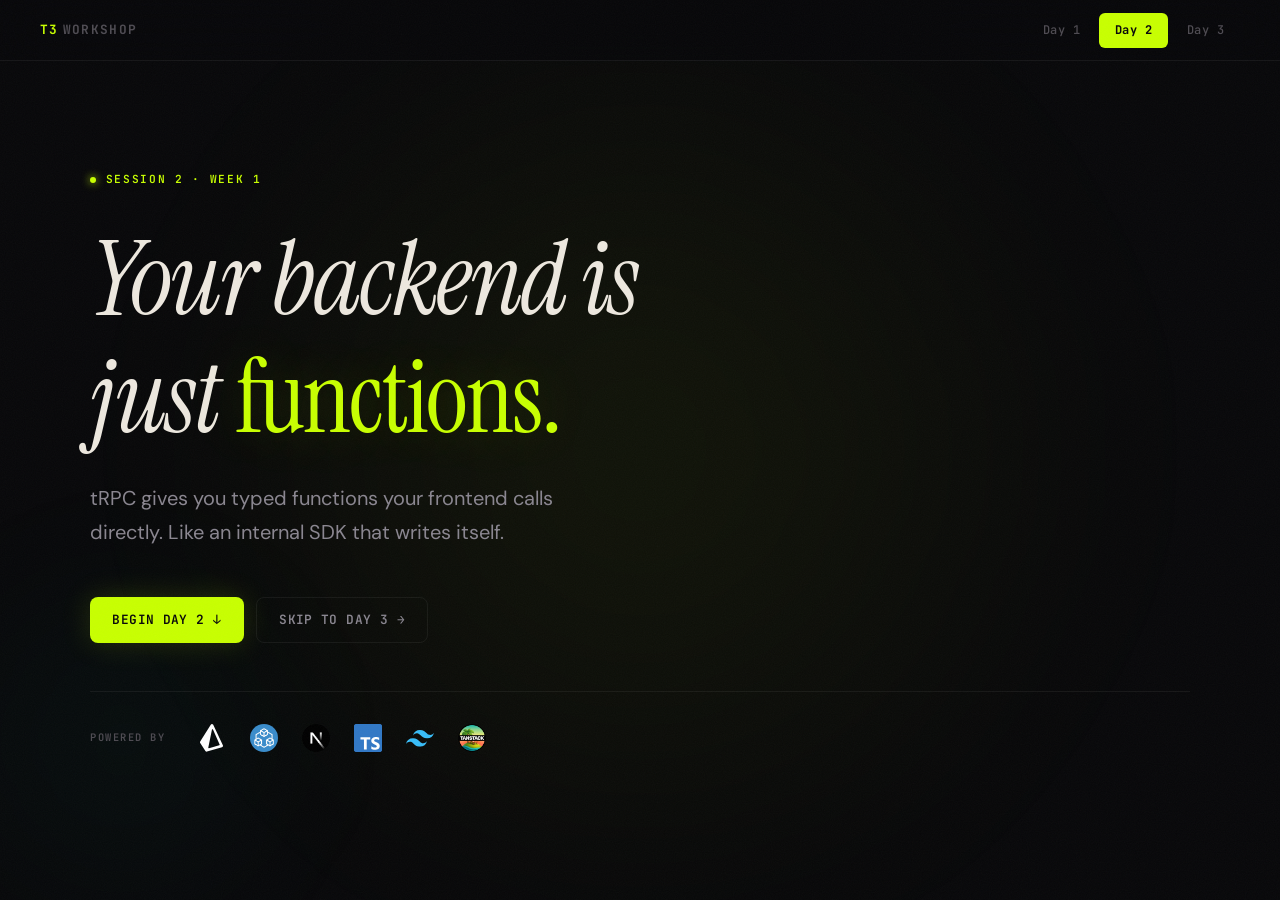
==== day2.html @ 35009271 "first commit" ====
<!DOCTYPE html>
<html lang="en">
<head>
  <meta charset="UTF-8">
  <meta name="viewport" content="width=device-width, initial-scale=1.0">
  <title>T3 Workshop — Day 2: tRPC</title>
  <link rel="stylesheet" href="styles.css">
  <link rel="preconnect" href="https://fonts.googleapis.com">
  <link rel="preconnect" href="https://fonts.gstatic.com" crossorigin>
  <link href="https://fonts.googleapis.com/css2?family=DM+Sans:wght@400;500;600;700&family=Instrument+Serif:ital@0;1&family=JetBrains+Mono:wght@400;500;600;700&display=swap" rel="stylesheet">
</head>
<body>

<nav>
  <div class="logo"><b>T3</b>&thinsp;WORKSHOP</div>
  <div class="nav-links">
    <a href="index.html">Day 1</a>
    <a href="day2.html" class="active">Day 2</a>
    <a href="day3.html">Day 3</a>
  </div>
</nav>

<main>
<!-- ═══ HERO ═══ -->
<header class="hero">
  <div class="hero-inner">
    <div class="tag"><span class="dot"></span> Session 2 &middot; Week 1</div>
    <h1>Your backend is<br>just <em>functions.</em></h1>
    <p class="subtitle">
      tRPC gives you typed functions your frontend calls directly.
      Like an internal SDK that writes itself.
    </p>
    <div class="cta-group">
      <a href="#s2" class="btn btn-primary">Begin Day 2 &darr;</a>
      <a href="day3.html" class="btn btn-ghost">Skip to Day 3 &rarr;</a>
    </div>
    <div class="tech-bar">
      <span class="tech-label">Powered by</span>
      <div class="logos">
        <img src="assets/prisma.svg" alt="Prisma" title="Prisma">
        <img src="assets/trpc.png" alt="tRPC" title="tRPC" style="border-radius:50%;">
        <img src="assets/nextjs.png" alt="Next.js" title="Next.js" style="border-radius:50%;">
        <img src="assets/typescript.svg" alt="TypeScript" title="TypeScript">
        <img src="assets/tailwindcss.svg" alt="Tailwind" title="Tailwind CSS">
        <img src="assets/tanstack.png" alt="TanStack" title="TanStack Query" style="border-radius:50%;">
      </div>
    </div>
  </div>
</header>

<!-- ═══ WHAT IS ZOD ═══ -->
<div class="slide reveal" id="s2" data-num="01">
  <div class="slide-label"><span class="line"></span> 10 min</div>
  <h2>What is Zod?</h2>
  <p>
    A schema validation library for TypeScript. One definition gives you
    <strong style="color:var(--accent);">runtime validation</strong> and a
    <strong style="color:var(--teal);">TypeScript type</strong> — no duplication.
  </p>

  <div class="cols">
    <div class="reveal">
      <h3>The problem it solves</h3>
      <div class="terminal">
        <div class="terminal-chrome">
          <div class="dots"><span></span><span></span><span></span></div>
          <span class="file">without-zod.ts</span>
        </div>
        <pre><span class="cm">// You write the type…</span>
<span class="kw">interface</span> <span class="tp">TaskInput</span> {
  <span class="pr">title</span>: <span class="tp">string</span>;
  <span class="pr">priority</span>: <span class="str">"LOW"</span> | <span class="str">"MEDIUM"</span> | <span class="str">"HIGH"</span>;
}

<span class="cm">// …then write validation AGAIN</span>
<span class="kw">function</span> <span class="fn">validate</span>(<span class="pr">data</span>: <span class="tp">unknown</span>) {
  <span class="kw">if</span> (<span class="kw">typeof</span> data.title !== <span class="str">"string"</span>)
    <span class="kw">throw new</span> <span class="tp">Error</span>(<span class="str">"bad title"</span>);
  <span class="kw">if</span> (data.title.length === <span class="num">0</span>)
    <span class="kw">throw new</span> <span class="tp">Error</span>(<span class="str">"empty"</span>);
  <span class="cm">// ...repeat for every field 😩</span>
}
<span class="cm">// Two sources of truth. They WILL drift.</span></pre>
      </div>
    </div>
    <div class="reveal">
      <h3>With Zod</h3>
      <div class="terminal">
        <div class="terminal-chrome">
          <div class="dots"><span></span><span></span><span></span></div>
          <span class="file">with-zod.ts</span>
        </div>
        <pre><span class="kw">import</span> { z } <span class="kw">from</span> <span class="str">"zod"</span>;

<span class="cm">// One definition = validation + type</span>
<span class="kw">const</span> <span class="tp">TaskInput</span> = z.<span class="fn">object</span>({
  <span class="pr">title</span>: z.<span class="fn">string</span>().<span class="fn">min</span>(<span class="num">1</span>),
  <span class="pr">priority</span>: z.<span class="fn">enum</span>([
    <span class="str">"LOW"</span>, <span class="str">"MEDIUM"</span>, <span class="str">"HIGH"</span>
  ]),
});

<span class="cm">// Extract the TS type for free</span>
<span class="kw">type</span> <span class="tp">TaskInput</span> = z.<span class="fn">infer</span>&lt;
  <span class="kw">typeof</span> <span class="tp">TaskInput</span>
&gt;;
<span class="cm">// → { title: string; priority: "LOW" | … }</span>

<span class="cm">// Runtime check:</span>
<span class="tp">TaskInput</span>.<span class="fn">parse</span>(data); <span class="cm">// throws if bad</span>
<span class="tp">TaskInput</span>.<span class="fn">safeParse</span>(data); <span class="cm">// returns result</span></pre>
      </div>
    </div>
  </div>
</div>

<!-- ═══ ZOD BUILDING BLOCKS ═══ -->
<div class="slide reveal" data-num="01.5">
  <div class="slide-label"><span class="line"></span> Zod &middot; continued</div>
  <h2>Zod building blocks</h2>
  <p>
    You'll use these every time you write a tRPC procedure. There are more in the docs —
    these are the ones that matter today.
  </p>

  <div class="cols">
    <div class="reveal">
      <h3>Primitives &amp; modifiers</h3>
      <div class="terminal">
        <div class="terminal-chrome">
          <div class="dots"><span></span><span></span><span></span></div>
          <span class="file">primitives.ts</span>
        </div>
        <pre><span class="cm">// Strings</span>
z.<span class="fn">string</span>()                 <span class="cm">// any string</span>
z.<span class="fn">string</span>().<span class="fn">min</span>(<span class="num">1</span>)          <span class="cm">// non-empty</span>
z.<span class="fn">string</span>().<span class="fn">email</span>()         <span class="cm">// valid email</span>
z.<span class="fn">string</span>().<span class="fn">url</span>()           <span class="cm">// valid URL</span>

<span class="cm">// Numbers</span>
z.<span class="fn">number</span>()                 <span class="cm">// any number</span>
z.<span class="fn">number</span>().<span class="fn">int</span>().<span class="fn">positive</span>() <span class="cm">// &gt; 0 integer</span>
z.<span class="fn">number</span>().<span class="fn">min</span>(<span class="num">0</span>).<span class="fn">max</span>(<span class="num">100</span>)  <span class="cm">// range</span>

<span class="cm">// Others</span>
z.<span class="fn">boolean</span>()                <span class="cm">// true/false</span>
z.<span class="fn">date</span>()                   <span class="cm">// Date object</span>

<span class="cm">// Modifiers — work on any type</span>
z.<span class="fn">string</span>().<span class="fn">optional</span>()      <span class="cm">// string | undefined</span>
z.<span class="fn">string</span>().<span class="fn">nullable</span>()      <span class="cm">// string | null</span>
z.<span class="fn">string</span>().<span class="fn">default</span>(<span class="str">"hi"</span>)   <span class="cm">// defaults if absent</span></pre>
      </div>
    </div>
    <div class="reveal">
      <h3>Composing schemas</h3>
      <div class="terminal">
        <div class="terminal-chrome">
          <div class="dots"><span></span><span></span><span></span></div>
          <span class="file">composed.ts</span>
        </div>
        <pre><span class="cm">// Enums — exact string unions</span>
z.<span class="fn">enum</span>([<span class="str">"LOW"</span>, <span class="str">"MEDIUM"</span>, <span class="str">"HIGH"</span>])
<span class="cm">// → "LOW" | "MEDIUM" | "HIGH"</span>

<span class="cm">// Objects — your main building block</span>
<span class="kw">const</span> <span class="tp">CreateTask</span> = z.<span class="fn">object</span>({
  <span class="pr">title</span>:     z.<span class="fn">string</span>().<span class="fn">min</span>(<span class="num">1</span>),
  <span class="pr">priority</span>:  z.<span class="fn">enum</span>([<span class="str">"LOW"</span>, <span class="str">"MEDIUM"</span>, <span class="str">"HIGH"</span>]),
  <span class="pr">projectId</span>: z.<span class="fn">string</span>(),
});

<span class="cm">// Extend an existing schema</span>
<span class="kw">const</span> <span class="tp">UpdateTask</span> = z.<span class="fn">object</span>({
  <span class="pr">id</span>:    z.<span class="fn">string</span>(),
  <span class="pr">title</span>: z.<span class="fn">string</span>().<span class="fn">min</span>(<span class="num">1</span>).<span class="fn">optional</span>(),
  <span class="pr">priority</span>: z.<span class="fn">enum</span>([<span class="str">"LOW"</span>, <span class="str">"MEDIUM"</span>, <span class="str">"HIGH"</span>])
    .<span class="fn">optional</span>(),
});

<span class="cm">// Arrays</span>
z.<span class="fn">array</span>(z.<span class="fn">string</span>())  <span class="cm">// string[]</span>
z.<span class="fn">string</span>().<span class="fn">array</span>()  <span class="cm">// same thing</span></pre>
      </div>
    </div>
  </div>

  <div class="callout ok reveal" style="margin-top:1.5rem;">
    <h4>Why this matters for tRPC</h4>
    <p>Contract-first procedures use <span class="c">.input(zodSchema)</span> and <span class="c">.output(zodSchema)</span>.
    Zod validates both ends at runtime while TypeScript infers both types automatically.</p>
  </div>
</div>

<!-- ═══ tRPC VOCABULARY ═══ -->
<div class="slide reveal" data-num="02">
  <div class="slide-label"><span class="line"></span> 10 min</div>
  <h2>The tRPC vocabulary</h2>
  <p>
    Six terms. Once you know them, every tRPC codebase reads the same way.
  </p>

  <div class="pain-grid reveal-stagger" style="grid-template-columns: 1fr 1fr 1fr;">
    <div class="pain-item">
      <div class="pain-icon" style="color:var(--accent);">fn</div>
      <h4>Procedure</h4>
      <p>A single API endpoint — a function the client can call. Can be a query, mutation, or subscription.</p>
    </div>
    <div class="pain-item">
      <div class="pain-icon" style="color:var(--teal);">{}</div>
      <h4>Router</h4>
      <p>A group of related procedures under one namespace. Like <span class="c">taskRouter</span> containing <span class="c">getAll</span>, <span class="c">create</span>, etc.</p>
    </div>
    <div class="pain-item">
      <div class="pain-icon" style="color:var(--lavender);">Q</div>
      <h4>Query</h4>
      <p>A procedure that <strong style="color:var(--tx);">reads</strong> data. Think GET. Uses <span class="c">.query()</span>. Called with <span class="c">useQuery()</span> on the client.</p>
    </div>
    <div class="pain-item">
      <div class="pain-icon" style="color:var(--peach);">M</div>
      <h4>Mutation</h4>
      <p>A procedure that <strong style="color:var(--tx);">writes</strong> data. Think POST/PUT/DELETE. Uses <span class="c">.mutation()</span>. Called with <span class="c">useMutation()</span>.</p>
    </div>
    <div class="pain-item">
      <div class="pain-icon" style="color:var(--coral);">ctx</div>
      <h4>Context</h4>
      <p>Shared state every procedure can access — database connection, session, headers. Created once per request.</p>
    </div>
    <div class="pain-item">
      <div class="pain-icon" style="color:var(--accent);">mw</div>
      <h4>Middleware</h4>
      <p>Runs before a procedure. Can check auth, log, or add data to context. Chains with <span class="c">.use()</span>.</p>
    </div>
  </div>

  <div class="callout reveal" style="margin-top:1.5rem;">
    <h4>REST mental bridge</h4>
    <p><span class="c">GET /api/tasks</span> &rarr; <span class="c">api.task.getAll.useQuery()</span>.&ensp;
    <span class="c">POST /api/tasks</span> &rarr; <span class="c">api.task.create.useMutation()</span>.&ensp;
    Same thing — but the compiler checks every call.</p>
  </div>
</div>

<!-- ═══ HOW THEY FIT TOGETHER ═══ -->
<div class="slide reveal" data-num="02.5">
  <div class="slide-label"><span class="line"></span> tRPC &middot; architecture</div>
  <h2>How the pieces fit together</h2>

  <div class="cols">
    <div class="reveal">
      <h3>Context — shared state</h3>
      <div class="terminal">
        <div class="terminal-chrome">
          <div class="dots"><span></span><span></span><span></span></div>
          <span class="file">src/server/api/trpc.ts</span>
        </div>
        <pre><span class="cm">// Created once per request</span>
<span class="kw">export const</span> <span class="fn">createTRPCContext</span> =
  <span class="kw">async</span> (opts: { <span class="pr">headers</span>: <span class="tp">Headers</span> }) =&gt; {
    <span class="kw">return</span> {
      <span class="pr">db</span>,         <span class="cm">// Prisma client</span>
      ...opts,    <span class="cm">// headers, etc.</span>
    };
  };

<span class="cm">// Every procedure gets ctx automatically:</span>
<span class="cm">//   ctx.db    → query the database</span>
<span class="cm">//   ctx.headers → read request headers</span></pre>
      </div>

      <h3 style="margin-top:1.5rem;">Middleware — intercept &amp; extend</h3>
      <div class="terminal">
        <div class="terminal-chrome">
          <div class="dots"><span></span><span></span><span></span></div>
          <span class="file">middleware</span>
        </div>
        <pre><span class="cm">// Runs BEFORE the procedure</span>
<span class="kw">const</span> <span class="fn">isAuthed</span> = t.<span class="fn">middleware</span>(({ <span class="pr">ctx</span>, <span class="pr">next</span> }) =&gt; {
  <span class="kw">if</span> (!ctx.session?.user)
    <span class="kw">throw new</span> <span class="tp">TRPCError</span>({
      <span class="pr">code</span>: <span class="str">"UNAUTHORIZED"</span>,
    });

  <span class="cm">// Pass enriched context downstream</span>
  <span class="kw">return</span> <span class="fn">next</span>({
    <span class="pr">ctx</span>: { <span class="pr">user</span>: ctx.session.user },
  });
});

<span class="cm">// Create a reusable procedure base</span>
<span class="kw">export const</span> <span class="tp">protectedProcedure</span> =
  t.procedure.<span class="fn">use</span>(<span class="fn">isAuthed</span>);</pre>
      </div>
    </div>
    <div class="reveal">
      <h3>Router — group procedures</h3>
      <div class="terminal">
        <div class="terminal-chrome">
          <div class="dots"><span></span><span></span><span></span></div>
          <span class="file">src/server/api/root.ts</span>
        </div>
        <pre><span class="kw">import</span> { <span class="fn">taskRouter</span> } <span class="kw">from</span> <span class="str">"./routers/task"</span>;
<span class="kw">import</span> { <span class="fn">projectRouter</span> } <span class="kw">from</span> <span class="str">"./routers/project"</span>;

<span class="kw">export const</span> <span class="fn">appRouter</span> = <span class="fn">createTRPCRouter</span>({
  <span class="pr">task</span>:    <span class="fn">taskRouter</span>,
  <span class="pr">project</span>: <span class="fn">projectRouter</span>,
});

<span class="cm">// Client calls become:</span>
<span class="cm">//   api.task.getAll.useQuery()</span>
<span class="cm">//   api.project.create.useMutation()</span>
<span class="cm">// ↑ namespace comes from the key name</span></pre>
      </div>

      <h3 style="margin-top:1.5rem;">Query vs Mutation</h3>
      <div class="terminal">
        <div class="terminal-chrome">
          <div class="dots"><span></span><span></span><span></span></div>
          <span class="file">query-vs-mutation.ts</span>
        </div>
        <pre><span class="cm">// QUERY — reads data. Cached by TanStack.</span>
<span class="fn">getAll</span>: publicProcedure
  .<span class="fn">output</span>(z.<span class="fn">array</span>(z.<span class="fn">object</span>({
    <span class="pr">id</span>: z.<span class="fn">string</span>(),
    <span class="pr">title</span>: z.<span class="fn">string</span>(),
  })))
  .<span class="fn">query</span>(({ <span class="pr">ctx</span> }) =&gt;
    ctx.db.task.<span class="fn">findMany</span>()
  ),

<span class="cm">// MUTATION — writes data. Invalidates cache.</span>
<span class="fn">create</span>: publicProcedure
  .<span class="fn">input</span>(z.<span class="fn">object</span>({ <span class="pr">title</span>: z.<span class="fn">string</span>() }))
  .<span class="fn">output</span>(z.<span class="fn">object</span>({
    <span class="pr">id</span>: z.<span class="fn">string</span>(),
    <span class="pr">title</span>: z.<span class="fn">string</span>(),
  }))
  .<span class="fn">mutation</span>(({ <span class="pr">ctx</span>, <span class="pr">input</span> }) =&gt;
    ctx.db.task.<span class="fn">create</span>({ <span class="pr">data</span>: input })
  ),

<span class="cm">// Rule of thumb:</span>
<span class="cm">//   Contract first → .input(...) + .output(...)</span>
<span class="cm">//   Then choose → .query() or .mutation()</span></pre>
      </div>
    </div>
  </div>
</div>

<!-- ═══ ANATOMY OF A PROCEDURE ═══ -->
<div class="slide reveal" data-num="03">
  <div class="slide-label"><span class="line"></span> 10 min</div>
  <h2>Anatomy of a procedure</h2>
  <p>Every procedure is a contract-first chain: define input/output contracts, then implement resolver logic.</p>

  <div class="terminal reveal">
    <div class="terminal-chrome">
      <div class="dots"><span></span><span></span><span></span></div>
      <span class="file">src/server/api/routers/task.ts — annotated</span>
    </div>
    <pre><span class="fn">create</span>: <span class="tp">publicProcedure</span>            <span class="cm">// ❶ Base — public or protected</span>

  .<span class="fn">input</span>(z.<span class="fn">object</span>({                 <span class="cm">// ❷ Input — Zod validates at runtime</span>
    <span class="pr">title</span>: z.<span class="fn">string</span>().<span class="fn">min</span>(<span class="num">1</span>,        <span class="cm">//    Bad data never reaches your DB</span>
      <span class="str">"Title is required"</span>),        <span class="cm">//    Custom error messages</span>
    <span class="pr">priority</span>: z.<span class="fn">enum</span>([              <span class="cm">//    Enum = exact string union</span>
      <span class="str">"LOW"</span>, <span class="str">"MEDIUM"</span>, <span class="str">"HIGH"</span>
    ]).<span class="fn">default</span>(<span class="str">"MEDIUM"</span>),          <span class="cm">//    Default if not provided</span>
    <span class="pr">projectId</span>: z.<span class="fn">string</span>(),
  }))

  .<span class="fn">output</span>(z.<span class="fn">object</span>({                <span class="cm">// ❸ Output — response contract</span>
    <span class="pr">id</span>: z.<span class="fn">string</span>(),
    <span class="pr">title</span>: z.<span class="fn">string</span>(),
    <span class="pr">priority</span>: z.<span class="fn">enum</span>([<span class="str">"LOW"</span>, <span class="str">"MEDIUM"</span>, <span class="str">"HIGH"</span>]),
    <span class="pr">projectId</span>: z.<span class="fn">string</span>(),
  }))

  .<span class="fn">mutation</span>(                         <span class="cm">// ❹ Type — .query() reads, .mutation() writes</span>
    <span class="kw">async</span> ({ <span class="pr">ctx</span>, <span class="pr">input</span> }) =&gt; {     <span class="cm">// ❺ Resolver function</span>
                                      <span class="cm">//    ctx   = context (db, session, headers)</span>
                                      <span class="cm">//    input = validated &amp; typed by Zod ✓</span>
      <span class="kw">return</span> ctx.db.task.<span class="fn">create</span>({   <span class="cm">// ❻ Prisma — typed DB query</span>
        <span class="pr">data</span>: {
          <span class="pr">title</span>: input.title,
          <span class="pr">priority</span>: input.priority,
          <span class="pr">projectId</span>: input.projectId,
        },
      });                             <span class="cm">// ❼ Return — checked against .output contract</span>
    }
  ),</pre>
  </div>

  <div class="pain-grid reveal-stagger" style="margin-top:1.5rem; grid-template-columns: 1fr 1fr 1fr;">
    <div class="pain-item">
      <div class="pain-icon" style="color:var(--accent);">&#10102;</div>
      <h4>Base procedure</h4>
      <p><span class="c">publicProcedure</span> — anyone can call it. <span class="c">protectedProcedure</span> — requires auth. The middleware runs here.</p>
    </div>
    <div class="pain-item">
      <div class="pain-icon" style="color:var(--teal);">&#10103;</div>
      <h4>Input + output contract</h4>
      <p><span class="c">.input(...)</span> validates request shape and <span class="c">.output(...)</span> validates response shape. Types are inferred on both sides.</p>
    </div>
    <div class="pain-item">
      <div class="pain-icon" style="color:var(--lavender);">&#10104;&#10105;</div>
      <h4>Resolver + Return</h4>
      <p>Your business logic. <span class="c">ctx</span> gives you the DB. Whatever you return becomes the client's response type.</p>
    </div>
  </div>
</div>

<!-- ═══ FULL CRUD ═══ -->
<div class="slide reveal" data-num="04">
  <div class="slide-label"><span class="line"></span> 35 min live coding</div>
  <h2>Full CRUD router</h2>

  <div class="terminal reveal">
    <div class="terminal-chrome">
      <div class="dots"><span></span><span></span><span></span></div>
      <span class="file">src/server/api/routers/task.ts</span>
    </div>
    <pre><span class="kw">import</span> { z } <span class="kw">from</span> <span class="str">"zod"</span>;
<span class="kw">import</span> { <span class="tp">createTRPCRouter</span>, <span class="tp">publicProcedure</span> } <span class="kw">from</span> <span class="str">"~/server/api/trpc"</span>;
<span class="kw">import</span> {
  <span class="tp">TaskForListSchema</span>,
  <span class="tp">TaskCreateInputSchema</span>,
  <span class="tp">TaskUpdateInputSchema</span>,
  <span class="tp">TaskDeleteInputSchema</span>,
} <span class="kw">from</span> <span class="str">"~/types/task"</span>;

<span class="kw">const</span> <span class="tp">TaskMutationResultSchema</span> = z.<span class="fn">object</span>({
  <span class="pr">id</span>: z.<span class="fn">string</span>(),
  <span class="pr">title</span>: z.<span class="fn">string</span>(),
  <span class="pr">priority</span>: z.<span class="fn">enum</span>([<span class="str">"LOW"</span>, <span class="str">"MEDIUM"</span>, <span class="str">"HIGH"</span>]),
  <span class="pr">status</span>: z.<span class="fn">enum</span>([<span class="str">"TODO"</span>, <span class="str">"IN_PROGRESS"</span>, <span class="str">"DONE"</span>]),
  <span class="pr">projectId</span>: z.<span class="fn">string</span>(),
});

<span class="kw">export const</span> <span class="fn">taskRouter</span> = <span class="fn">createTRPCRouter</span>({
  <span class="fn">getAll</span>: <span class="tp">publicProcedure</span>
    .<span class="fn">output</span>(z.<span class="fn">array</span>(<span class="tp">TaskForListSchema</span>))
    .<span class="fn">query</span>(<span class="kw">async</span> ({ <span class="pr">ctx</span> }) =&gt; {
      <span class="kw">const</span> tasks = <span class="kw">await</span> ctx.db.task.<span class="fn">findMany</span>({
        <span class="pr">include</span>: { <span class="pr">project</span>: <span class="kw">true</span>, <span class="pr">user</span>: <span class="kw">true</span> },
        <span class="pr">orderBy</span>: { <span class="pr">createdAt</span>: <span class="str">"desc"</span> },
      });
      <span class="kw">return</span> tasks.<span class="fn">map</span>((t) =&gt; ({
        ...t,
        <span class="pr">project</span>: { <span class="pr">id</span>: t.project.id, <span class="pr">name</span>: t.project.name },
        <span class="pr">user</span>: t.user ? { <span class="pr">id</span>: t.user.id, <span class="pr">name</span>: t.user.name } : <span class="kw">null</span>,
      }));
    }),

  <span class="fn">create</span>: <span class="tp">publicProcedure</span>
    .<span class="fn">input</span>(<span class="tp">TaskCreateInputSchema</span>)
    .<span class="fn">output</span>(<span class="tp">TaskMutationResultSchema</span>)
    .<span class="fn">mutation</span>(({ <span class="pr">ctx</span>, <span class="pr">input</span> }) =&gt;
      ctx.db.task.<span class="fn">create</span>({ <span class="pr">data</span>: input }),
    ),

  <span class="fn">update</span>: <span class="tp">publicProcedure</span>
    .<span class="fn">input</span>(<span class="tp">TaskUpdateInputSchema</span>)
    .<span class="fn">output</span>(<span class="tp">TaskMutationResultSchema</span>)
    .<span class="fn">mutation</span>(({ <span class="pr">ctx</span>, <span class="pr">input</span> }) =&gt; {
      <span class="kw">const</span> { <span class="pr">id</span>, ...<span class="pr">data</span> } = input;
      <span class="kw">return</span> ctx.db.task.<span class="fn">update</span>({ <span class="pr">where</span>: { id }, <span class="pr">data</span> });
    }),

  <span class="fn">delete</span>: <span class="tp">publicProcedure</span>
    .<span class="fn">input</span>(<span class="tp">TaskDeleteInputSchema</span>)
    .<span class="fn">output</span>(<span class="tp">TaskMutationResultSchema</span>)
    .<span class="fn">mutation</span>(({ <span class="pr">ctx</span>, <span class="pr">input</span> }) =&gt;
      ctx.db.task.<span class="fn">delete</span>({ <span class="pr">where</span>: { <span class="pr">id</span>: input.id } })
    ),
});</pre>
  </div>

  <div class="callout ok reveal">
    <h4>Pattern from demo-app</h4>
    <p>Router procedures do not define shapes inline. They import shared schemas from
    <span class="c">src/types/task.ts</span>, so input validation, return contracts, and client types stay synced.
    This is contract-first in practice.</p>
  </div>
</div>

<!-- ═══ SINGLE SOURCE OF TRUTH FLOW ═══ -->
<div class="slide reveal" data-num="04.5">
  <div class="slide-label"><span class="line"></span> demo-app pattern</div>
  <h2>Single source of truth: type flow</h2>
  <p>
    In <span class="c">@demo-app</span>, we used a contract-first pattern: define contracts once, then implement routers and UI against them.
  </p>

  <div class="steps reveal-stagger">
    <div class="step"><span class="step-n">1</span> prisma/schema.prisma</div>
    <span class="step-arr">&rarr;</span>
    <div class="step"><span class="step-n">2</span> generated/zod + prisma</div>
    <span class="step-arr">&rarr;</span>
    <div class="step"><span class="step-n">3</span> src/types/task.ts</div>
    <span class="step-arr">&rarr;</span>
    <div class="step"><span class="step-n">4</span> taskRouter</div>
    <span class="step-arr">&rarr;</span>
    <div class="step highlight"><span class="step-n">5</span> React hooks + UI</div>
  </div>

  <div class="cols" style="margin-top:1.5rem;">
    <div class="reveal">
      <h3>Shared types + router contracts</h3>
      <div class="terminal">
        <div class="terminal-chrome">
          <div class="dots"><span></span><span></span><span></span></div>
          <span class="file">src/types/task.ts + src/server/api/routers/task.ts</span>
        </div>
        <pre><span class="cm">// types/task.ts</span>
<span class="kw">export const</span> <span class="tp">TaskCreateInputSchema</span> = <span class="tp">TaskInputSchema</span>
  .<span class="fn">pick</span>({ <span class="pr">title</span>: <span class="kw">true</span>, <span class="pr">priority</span>: <span class="kw">true</span>, <span class="pr">projectId</span>: <span class="kw">true</span> })
  .<span class="fn">extend</span>({ <span class="pr">title</span>: z.<span class="fn">string</span>().<span class="fn">min</span>(<span class="num">1</span>) });

<span class="kw">export const</span> <span class="tp">TaskForListSchema</span> = <span class="tp">TaskModelSchema</span>
  .<span class="fn">omit</span>({ <span class="pr">project</span>: <span class="kw">true</span>, <span class="pr">user</span>: <span class="kw">true</span> })
  .<span class="fn">extend</span>({
  <span class="pr">project</span>: z.<span class="fn">object</span>({ <span class="pr">id</span>: z.<span class="fn">string</span>(), <span class="pr">name</span>: z.<span class="fn">string</span>() }),
  <span class="pr">user</span>: z.<span class="fn">object</span>({ <span class="pr">id</span>: z.<span class="fn">string</span>(), <span class="pr">name</span>: z.<span class="fn">string</span>() }).<span class="fn">nullable</span>(),
});

<span class="cm">// task router uses shared schemas</span>
<span class="fn">create</span>: publicProcedure.<span class="fn">input</span>(<span class="tp">TaskCreateInputSchema</span>)...
<span class="fn">getAll</span>: publicProcedure.<span class="fn">output</span>(z.<span class="fn">array</span>(<span class="tp">TaskForListSchema</span>))...</pre>
      </div>
    </div>

    <div class="reveal">
      <h3>Client receives inferred types automatically</h3>
      <div class="terminal">
        <div class="terminal-chrome">
          <div class="dots"><span></span><span></span><span></span></div>
          <span class="file">src/trpc/react.tsx + TaskList.tsx</span>
        </div>
        <pre><span class="cm">// trpc/react.tsx</span>
<span class="kw">export type</span> <span class="tp">RouterOutputs</span> =
  inferRouterOutputs&lt;<span class="tp">AppRouter</span>&gt;;

<span class="cm">// TaskList.tsx</span>
<span class="kw">type</span> <span class="tp">TaskItem</span> =
  <span class="tp">RouterOutputs</span>[<span class="str">"task"</span>][<span class="str">"getAll"</span>][<span class="num">number</span>];

<span class="kw">const</span> { <span class="pr">data</span>: tasks } = api.task.getAll.<span class="fn">useQuery</span>();
tasks?.<span class="fn">map</span>((task) =&gt; (
  &lt;<span class="tp">StatusBadge</span> <span class="pr">id</span>={task.id} <span class="pr">status</span>={task.status} /&gt;
));</pre>
      </div>
    </div>
  </div>

  <div class="callout reveal">
    <h4>Where contract-first shows up in code</h4>
    <p><span class="c">src/types/task.ts</span> defines reusable input/output contracts first.
    <span class="c">src/server/api/routers/task.ts</span> consumes those contracts via <span class="c">.input(...)</span> and <span class="c">.output(...)</span>.
    <span class="c">src/features/tasks/components/TaskList.tsx</span> consumes inferred router output types.</p>
  </div>

  <div class="callout reveal">
    <h4>What changes when schema changes?</h4>
    <p>Update Prisma once, regenerate, and TypeScript points to every broken assumption across router + components.
    That is the end-to-end single source of truth.</p>
  </div>
</div>

<!-- ═══ PROTECTED PROCEDURES ═══ -->
<div class="slide reveal" data-num="05">
  <div class="slide-label"><span class="line"></span> Quick look</div>
  <h2>Protected procedures</h2>
  <p>Auth-gate any route with <span class="c">protectedProcedure</span>. Don't deep-dive NextAuth yet — just know the pattern.</p>

  <div class="terminal reveal">
    <div class="terminal-chrome">
      <div class="dots"><span></span><span></span><span></span></div>
      <span class="file">protectedExample.ts</span>
    </div>
    <pre><span class="cm">// Only authenticated users can call this</span>
<span class="fn">createTask</span>: <span class="tp">protectedProcedure</span>
  .<span class="fn">input</span>(z.<span class="fn">object</span>({
    <span class="pr">title</span>: z.<span class="fn">string</span>().<span class="fn">min</span>(<span class="num">1</span>),
    <span class="pr">projectId</span>: z.<span class="fn">string</span>(),
  }))
  .<span class="fn">output</span>(z.<span class="fn">object</span>({
    <span class="pr">id</span>: z.<span class="fn">string</span>(),
    <span class="pr">title</span>: z.<span class="fn">string</span>(),
    <span class="pr">projectId</span>: z.<span class="fn">string</span>(),
    <span class="pr">userId</span>: z.<span class="fn">string</span>().<span class="fn">nullable</span>(),
  }))
  .<span class="fn">mutation</span>(({ <span class="pr">ctx</span>, <span class="pr">input</span> }) =&gt; {
    <span class="cm">// ctx.session.user is guaranteed to exist</span>
    <span class="kw">return</span> ctx.db.task.<span class="fn">create</span>({
      <span class="pr">data</span>: {
        ...<span class="pr">input</span>,
        <span class="pr">userId</span>: ctx.session.user.id,
      },
    });
  }),</pre>
  </div>

  <div class="callout reveal">
    <h4>The pattern repeats</h4>
    <p>Same shape every time: Zod input &rarr; Prisma query &rarr; return.
    The client SDK is auto-generated and always in sync.</p>
  </div>
</div>

<!-- ═══ EXTENDED WORKFLOW ═══ -->
<div class="slide reveal" data-num="06">
  <div class="slide-label"><span class="line"></span> 5 min &middot; wrap up</div>
  <h2>The extended workflow</h2>

  <div class="steps reveal-stagger">
    <div class="step"><span class="step-n">1</span> Requirement</div>
    <span class="step-arr">&rarr;</span>
    <div class="step"><span class="step-n">2</span> Contract</div>
    <span class="step-arr">&rarr;</span>
    <div class="step"><span class="step-n">3</span> Implement Router</div>
    <span class="step-arr">&rarr;</span>
    <div class="step highlight"><span class="step-n">4</span> Build UI</div>
    <span class="step-arr">&rarr;</span>
    <div class="step ghost"><span class="step-n">5</span> Regenerate + Verify</div>
  </div>

  <blockquote class="reveal">
    After today, your backend is done for any feature. The pattern is always the same.
  </blockquote>

  <div class="assignment reveal">
    <h3>// Today's assignment</h3>
    <ul>
      <li>Build routers for every model in your schema — full CRUD</li>
      <li>Add at least one filtered query (tasks by project, tasks by priority)</li>
      <li>Add Zod input validation to every mutation</li>
      <li>Test procedures using Prisma Studio to verify data</li>
    </ul>
    <div class="stretch">
      <div class="stretch-label">Stretch</div>
      <ul>
        <li>Add a <span class="c">protectedProcedure</span> and read the NextAuth T3 docs</li>
        <li>Explore TanStack Query docs for Day 3</li>
      </ul>
    </div>
  </div>
</div>

<!-- ═══ BOTTOM NAV ═══ -->
<div class="end-slide">
  <div class="page-nav">
    <a href="index.html">
      <span class="pn-label">&larr; Previous</span>
      <span class="pn-title">Day 1: Schema-First Development</span>
    </a>
    <a href="day3.html">
      <span class="pn-label">Next &rarr;</span>
      <span class="pn-title">Day 3: Frontend + Full Loop</span>
    </a>
  </div>

  <footer>
    <div class="f-links">
      <a href="index.html">Day 1: Schema</a>
      <a href="day2.html">Day 2: tRPC</a>
      <a href="day3.html">Day 3: Frontend</a>
    </div>
    <p>T3 Stack Workshop &mdash; Lyra Fellowship</p>
  </footer>
</div>
</main>

<script>
const io = new IntersectionObserver((entries) => {
  entries.forEach(e => { if (e.isIntersecting) e.target.classList.add('vis'); });
}, { threshold: 0.08 });
document.querySelectorAll('.reveal, .reveal-stagger').forEach(el => io.observe(el));
</script>

</body>
</html>
---- styles.css ----
/* ═══════════════════════════════════════════
   T3 WORKSHOP — "Neon Terminal Editorial"
   Electric chartreuse × editorial serif × grain
   ═══════════════════════════════════════════ */

/* ── RESET ── */
*, *::before, *::after { box-sizing: border-box; margin: 0; padding: 0; }

/* ── PALETTE ── */
:root {
  --bg:          #08080a;
  --bg-surface:  #111114;
  --bg-card:     #16161a;
  --bg-card-h:   #1c1c22;
  --bg-code:     #0c0c10;
  --tx:          #ede8df;
  --tx-2:        #8a8690;
  --tx-3:        #4e4b52;
  --accent:      #c8ff00;
  --accent-dim:  rgba(200, 255, 0, 0.12);
  --accent-glow: rgba(200, 255, 0, 0.06);
  --teal:        #00d4aa;
  --peach:       #ffb088;
  --coral:       #ff7eb3;
  --lavender:    #c4b5fd;
  --border:      rgba(255, 255, 255, 0.06);
  --border-h:    rgba(255, 255, 255, 0.1);
  --radius:      14px;
  --radius-sm:   8px;
  --serif:       'Instrument Serif', 'Georgia', serif;
  --sans:        'DM Sans', system-ui, sans-serif;
  --mono:        'JetBrains Mono', 'Fira Code', monospace;
}

html, body {
  height: 100%;
  overflow: hidden;
  font-size: 16px;
}

body {
  font-family: var(--sans);
  background: var(--bg);
  color: var(--tx);
  line-height: 1.7;
  -webkit-font-smoothing: antialiased;
  -moz-osx-font-smoothing: grayscale;
}

/* ── SNAP SCROLL ── */
main {
  height: 100vh;
  overflow-y: scroll;
  overflow-x: hidden;
  scroll-snap-type: y mandatory;
}

.hero,
.slide,
.end-slide {
  scroll-snap-align: start;
}

/* ── GRAIN OVERLAY ── */
body::after {
  content: '';
  position: fixed;
  inset: 0;
  z-index: 9999;
  pointer-events: none;
  opacity: 0.035;
  background-image: url("data:image/svg+xml,%3Csvg viewBox='0 0 256 256' xmlns='http://www.w3.org/2000/svg'%3E%3Cfilter id='n'%3E%3CfeTurbulence type='fractalNoise' baseFrequency='0.9' numOctaves='4' stitchTiles='stitch'/%3E%3C/filter%3E%3Crect width='100%25' height='100%25' filter='url(%23n)'/%3E%3C/svg%3E");
  background-size: 256px;
}

/* ── SCROLLBAR ── */
::-webkit-scrollbar { width: 5px; }
::-webkit-scrollbar-track { background: transparent; }
::-webkit-scrollbar-thumb { background: var(--accent); border-radius: 3px; }

::selection {
  background: var(--accent);
  color: var(--bg);
}

/* ── TYPOGRAPHY ── */
h1, h2, h3, h4 { line-height: 1.15; }

h1 {
  font-family: var(--serif);
  font-weight: 400;
  font-style: italic;
  font-size: clamp(3rem, 8vw, 6.5rem);
  color: var(--tx);
  letter-spacing: -0.02em;
}

h2 {
  font-family: var(--serif);
  font-weight: 400;
  font-size: clamp(2rem, 5vw, 3.5rem);
  color: var(--tx);
  letter-spacing: -0.01em;
}

h3 {
  font-family: var(--sans);
  font-weight: 600;
  font-size: 1.15rem;
  color: var(--accent);
  text-transform: uppercase;
  letter-spacing: 0.06em;
}

p { color: var(--tx-2); max-width: 60ch; font-size: 1.1rem; }

a {
  color: var(--accent);
  text-decoration: none;
  transition: color 0.2s, opacity 0.2s;
}
a:hover { color: var(--tx); }

blockquote {
  font-family: var(--serif);
  font-style: italic;
  font-size: 1.3rem;
  color: var(--tx-2);
  border-left: 2px solid var(--accent);
  padding: 1rem 0 1rem 1.5rem;
  margin: 2rem 0;
  max-width: 50ch;
}

/* ── NAVIGATION ── */
nav {
  position: fixed;
  top: 0;
  left: 0;
  right: 0;
  z-index: 100;
  display: flex;
  align-items: center;
  justify-content: space-between;
  padding: 0.8rem 2.5rem;
  background: rgba(8, 8, 10, 0.8);
  backdrop-filter: blur(24px) saturate(1.5);
  border-bottom: 1px solid var(--border);
}

.logo {
  font-family: var(--mono);
  font-size: 0.8rem;
  font-weight: 700;
  letter-spacing: 0.1em;
  text-transform: uppercase;
  color: var(--tx-3);
}
.logo b { color: var(--accent); }

.nav-links {
  display: flex;
  gap: 0.15rem;
  list-style: none;
}

.nav-links a {
  display: block;
  padding: 0.45rem 1rem;
  font-family: var(--mono);
  font-size: 0.75rem;
  font-weight: 500;
  letter-spacing: 0.04em;
  color: var(--tx-3);
  border-radius: 6px;
  transition: all 0.25s;
}

.nav-links a:hover { color: var(--tx); background: rgba(255,255,255,0.04); }
.nav-links a.active {
  color: var(--bg);
  background: var(--accent);
  font-weight: 700;
}

/* ── HERO ── */
.hero {
  min-height: 100vh;
  display: flex;
  flex-direction: column;
  justify-content: center;
  padding: 8rem 3rem 5rem;
  position: relative;
  overflow: hidden;
}

.hero-inner {
  max-width: 1100px;
  margin: 0 auto;
  width: 100%;
  position: relative;
  z-index: 1;
}

/* Hero background meshes */
.hero::before {
  content: '';
  position: absolute;
  inset: 0;
  border-radius: 50%;
  background: radial-gradient(circle, rgba(200,255,0,0.06) 0%, transparent 65%);
  filter: blur(80px);
  pointer-events: none;
}

.hero::after {
  content: '';
  position: absolute;
  bottom: -10%;
  left: -10%;
  width: 500px;
  height: 500px;
  border-radius: 50%;
  background: radial-gradient(circle, rgba(0,212,170,0.04) 0%, transparent 65%);
  filter: blur(60px);
  pointer-events: none;
}

.tag {
  display: inline-flex;
  align-items: center;
  gap: 0.6rem;
  font-family: var(--mono);
  font-size: 0.7rem;
  font-weight: 600;
  letter-spacing: 0.15em;
  text-transform: uppercase;
  color: var(--accent);
  margin-bottom: 2rem;
  position: relative;
  z-index: 1;
}

.tag .dot {
  width: 6px;
  height: 6px;
  border-radius: 50%;
  background: var(--accent);
  box-shadow: 0 0 8px var(--accent);
  animation: blink 2.5s infinite;
}

@keyframes blink {
  0%, 100% { opacity: 1; }
  50% { opacity: 0.3; }
}

.hero h1 {
  position: relative;
  z-index: 1;
  margin-bottom: 1.5rem;
}

.hero h1 em {
  font-style: normal;
  color: var(--accent);
  text-shadow: 0 0 60px rgba(200,255,0,0.2);
}

.hero .subtitle {
  font-size: 1.25rem;
  color: var(--tx-2);
  max-width: 520px;
  line-height: 1.7;
  margin-bottom: 3rem;
  position: relative;
  z-index: 1;
}

.cta-group {
  display: flex;
  gap: 0.75rem;
  flex-wrap: wrap;
  position: relative;
  z-index: 1;
}

/* ── BUTTONS ── */
.btn {
  display: inline-flex;
  align-items: center;
  gap: 0.5rem;
  padding: 0.7rem 1.4rem;
  border-radius: var(--radius-sm);
  font-family: var(--mono);
  font-weight: 600;
  font-size: 0.8rem;
  letter-spacing: 0.03em;
  cursor: pointer;
  border: none;
  transition: all 0.3s cubic-bezier(0.16, 1, 0.3, 1);
  text-transform: uppercase;
}

.btn-primary {
  background: var(--accent);
  color: var(--bg);
  box-shadow: 0 0 30px rgba(200,255,0,0.15);
}
.btn-primary:hover {
  transform: translateY(-2px);
  box-shadow: 0 0 50px rgba(200,255,0,0.25);
  color: var(--bg);
}

.btn-ghost {
  background: transparent;
  color: var(--tx-2);
  border: 1px solid var(--border);
}
.btn-ghost:hover {
  color: var(--tx);
  border-color: var(--border-h);
  background: rgba(255,255,255,0.03);
}

/* ── TECH STACK BAR ── */
.tech-bar {
  display: flex;
  align-items: center;
  gap: 2rem;
  padding: 2rem 0;
  margin-top: 3rem;
  border-top: 1px solid var(--border);
  flex-wrap: wrap;
  position: relative;
  z-index: 1;
}

.tech-bar .tech-label {
  font-family: var(--mono);
  font-size: 0.65rem;
  font-weight: 600;
  text-transform: uppercase;
  letter-spacing: 0.15em;
  color: var(--tx-3);
  white-space: nowrap;
}

.tech-bar .logos {
  display: flex;
  gap: 1.5rem;
  align-items: center;
}

.tech-bar img {
  width: 28px;
  height: 28px;
  object-fit: contain;
  transition: all 0.3s;
}

/* ── SLIDES ── */
.slide {
  position: relative;
  padding: 8rem 3rem;
  max-width: 1100px;
  margin: 0 auto;
  border-bottom: 1px solid var(--border);
  min-height: 100vh;
  display: flex;
  flex-direction: column;
  justify-content: center;
}

/* End slide (page-nav + footer) */
.end-slide {
  min-height: 50vh;
  display: flex;
  flex-direction: column;
  justify-content: center;
}

.slide:last-of-type { border-bottom: none; }

/* Large background numbers */
.slide[data-num]::before {
  content: attr(data-num);
  position: absolute;
  top: 3rem;
  right: 0;
  font-family: var(--serif);
  font-style: italic;
  font-size: clamp(8rem, 18vw, 14rem);
  line-height: 1;
  color: transparent;
  -webkit-text-stroke: 1px rgba(200,255,0,0.05);
  pointer-events: none;
  user-select: none;
}

.slide-label {
  display: inline-flex;
  align-items: center;
  gap: 0.4rem;
  font-family: var(--mono);
  font-size: 0.65rem;
  font-weight: 700;
  text-transform: uppercase;
  letter-spacing: 0.18em;
  color: var(--tx-3);
  margin-bottom: 1.5rem;
}

.slide-label .line {
  display: inline-block;
  width: 24px;
  height: 1px;
  background: var(--tx-3);
}

.slide h2 { margin-bottom: 1rem; }
.slide > p { margin-bottom: 2.5rem; }

/* ── TWO-COLUMN ── */
.cols {
  display: grid;
  grid-template-columns: 1fr 1fr;
  gap: 2.5rem;
  align-items: start;
}

@media (max-width: 800px) {
  .cols { grid-template-columns: 1fr; }
}

/* ── CODE BLOCKS ── */
.terminal {
  background: var(--bg-code);
  border: 1px solid var(--border);
  border-radius: var(--radius);
  overflow: hidden;
  margin: 1.5rem 0;
}

.terminal-chrome {
  display: flex;
  align-items: center;
  gap: 0.5rem;
  padding: 0.65rem 1rem;
  background: rgba(255,255,255,0.02);
  border-bottom: 1px solid var(--border);
}

.terminal-chrome .dots {
  display: flex;
  gap: 5px;
}
.terminal-chrome .dots span {
  width: 8px;
  height: 8px;
  border-radius: 50%;
  background: var(--tx-3);
  opacity: 0.4;
}
.terminal-chrome .dots span:first-child { background: #ff5f57; opacity: 0.7; }
.terminal-chrome .dots span:nth-child(2) { background: #febc2e; opacity: 0.7; }
.terminal-chrome .dots span:nth-child(3) { background: #28c840; opacity: 0.7; }

.terminal-chrome .file {
  font-family: var(--mono);
  font-size: 0.65rem;
  color: var(--tx-3);
  margin-left: auto;
}

.terminal pre {
  padding: 1.25rem 1.5rem;
  font-family: var(--mono);
  font-size: 0.8rem;
  line-height: 1.85;
  overflow-x: auto;
  color: var(--tx);
}

/* syntax theme */
.kw  { color: var(--accent); }
.fn  { color: var(--teal); }
.str { color: var(--peach); }
.cm  { color: #4a4650; font-style: italic; }
.num { color: var(--coral); }
.tp  { color: var(--lavender); }
.op  { color: var(--tx-3); }
.pr  { color: var(--tx); }

/* inline code */
.c {
  font-family: var(--mono);
  font-size: 0.82em;
  padding: 0.12em 0.45em;
  border-radius: 5px;
  background: var(--accent-dim);
  color: var(--accent);
}

/* ── CARDS ── */
.card-grid {
  display: grid;
  grid-template-columns: repeat(auto-fit, minmax(280px, 1fr));
  gap: 1rem;
}

.card {
  background: var(--bg-card);
  border: 1px solid var(--border);
  border-radius: var(--radius);
  padding: 2rem;
  transition: all 0.35s cubic-bezier(0.16, 1, 0.3, 1);
  position: relative;
  overflow: hidden;
}

.card::before {
  content: '';
  position: absolute;
  inset: 0;
  border-radius: var(--radius);
  background: linear-gradient(135deg, var(--accent-glow), transparent 60%);
  opacity: 0;
  transition: opacity 0.35s;
}

.card:hover {
  border-color: rgba(200,255,0,0.15);
  transform: translateY(-3px);
  box-shadow: 0 8px 40px rgba(0,0,0,0.4);
}
.card:hover::before { opacity: 1; }

.card-num {
  font-family: var(--serif);
  font-style: italic;
  font-size: 2.5rem;
  color: var(--accent);
  opacity: 0.3;
  line-height: 1;
  margin-bottom: 0.75rem;
  position: relative;
}

.card h3 {
  position: relative;
  margin-bottom: 0.6rem;
  font-size: 1rem;
}
.card p {
  position: relative;
  font-size: 1rem;
  line-height: 1.6;
}

/* ── CALLOUTS ── */
.callout {
  border-left: 2px solid var(--accent);
  padding: 1.5rem 1.5rem 1.5rem 1.75rem;
  margin: 2rem 0;
  background: linear-gradient(90deg, var(--accent-glow), transparent 50%);
  border-radius: 0 var(--radius-sm) var(--radius-sm) 0;
}

.callout h4 {
  font-family: var(--mono);
  font-size: 0.7rem;
  font-weight: 700;
  text-transform: uppercase;
  letter-spacing: 0.12em;
  color: var(--accent);
  margin-bottom: 0.5rem;
}

.callout p { font-size: 1rem; }

.callout.warn {
  border-color: var(--peach);
  background: linear-gradient(90deg, rgba(255,176,136,0.06), transparent 50%);
}
.callout.warn h4 { color: var(--peach); }

.callout.ok {
  border-color: var(--teal);
  background: linear-gradient(90deg, rgba(0,212,170,0.06), transparent 50%);
}
.callout.ok h4 { color: var(--teal); }

/* ── FLOW DIAGRAM ── */
.flow {
  display: flex;
  align-items: center;
  gap: 0.5rem;
  padding: 2.5rem 0;
  flex-wrap: wrap;
  justify-content: center;
}

.flow-node {
  padding: 1rem 1.5rem;
  border-radius: var(--radius-sm);
  font-family: var(--mono);
  font-weight: 700;
  font-size: 0.85rem;
  letter-spacing: 0.02em;
  text-align: center;
  border: 1px solid var(--border);
  background: var(--bg-card);
  position: relative;
}

.flow-node small {
  display: block;
  font-weight: 400;
  font-size: 0.65rem;
  color: var(--tx-3);
  margin-top: 0.25rem;
  text-transform: uppercase;
  letter-spacing: 0.08em;
}

.flow-node.accent {
  border-color: rgba(200,255,0,0.2);
  background: var(--accent-glow);
  color: var(--accent);
}

.flow-node.teal {
  border-color: rgba(0,212,170,0.2);
  background: rgba(0,212,170,0.06);
  color: var(--teal);
}

.flow-arr {
  font-family: var(--mono);
  font-size: 1rem;
  color: var(--tx-3);
}

/* ── WORKFLOW STEPS ── */
.steps {
  display: flex;
  align-items: center;
  gap: 0.25rem;
  padding: 2rem 0;
  flex-wrap: wrap;
  justify-content: center;
}

.step {
  display: flex;
  align-items: center;
  gap: 0.6rem;
  padding: 0.6rem 1rem;
  border-radius: 999px;
  font-family: var(--mono);
  font-weight: 600;
  font-size: 0.75rem;
  border: 1px solid var(--border);
  background: var(--bg-card);
  white-space: nowrap;
}

.step-n {
  width: 22px;
  height: 22px;
  border-radius: 50%;
  background: var(--accent);
  color: var(--bg);
  display: flex;
  align-items: center;
  justify-content: center;
  font-size: 0.65rem;
  font-weight: 800;
  flex-shrink: 0;
}

.step-arr { color: var(--tx-3); font-family: var(--mono); font-size: 0.9rem; }

.step.ghost { opacity: 0.35; }
.step.highlight {
  border-color: rgba(0,212,170,0.3);
  background: rgba(0,212,170,0.06);
}
.step.highlight .step-n { background: var(--teal); }
.step.done {
  border-color: rgba(200,255,0,0.15);
}
.step.done .step-n { background: var(--accent); }

/* ── TIMELINE ── */
.timeline { padding-left: 2rem; position: relative; }

.timeline::before {
  content: '';
  position: absolute;
  left: 3px;
  top: 0;
  bottom: 0;
  width: 1px;
  background: linear-gradient(to bottom, var(--accent) 0%, var(--teal) 50%, transparent 100%);
}

.tl-item {
  position: relative;
  padding: 0 0 3rem 2rem;
}

.tl-item::before {
  content: '';
  position: absolute;
  left: -2rem;
  top: 0.5rem;
  width: 7px;
  height: 7px;
  border-radius: 50%;
  background: var(--accent);
  box-shadow: 0 0 10px rgba(200,255,0,0.3);
}

.tl-item .tl-time {
  font-family: var(--mono);
  font-size: 0.65rem;
  font-weight: 700;
  text-transform: uppercase;
  letter-spacing: 0.12em;
  color: var(--accent);
  margin-bottom: 0.35rem;
}

.tl-item h4 {
  font-family: var(--sans);
  font-weight: 600;
  font-size: 1rem;
  color: var(--tx);
  margin-bottom: 0.5rem;
}

.tl-item p { font-size: 0.85rem; }

/* ── CHECK LIST ── */
.checks {
  list-style: none;
  display: flex;
  flex-direction: column;
  gap: 0.6rem;
}

.checks li {
  display: flex;
  align-items: flex-start;
  gap: 0.75rem;
  font-size: 1rem;
  color: var(--tx-2);
  line-height: 1.5;
}

.checks li::before {
  content: '>';
  font-family: var(--mono);
  font-weight: 700;
  color: var(--accent);
  flex-shrink: 0;
  margin-top: 1px;
}

/* ── ASSIGNMENT BOX ── */
.assignment {
  border: 1px solid rgba(0,212,170,0.15);
  background: linear-gradient(135deg, rgba(0,212,170,0.04), transparent);
  border-radius: var(--radius);
  padding: 2rem;
  margin-top: 2.5rem;
}

.assignment h3 {
  color: var(--teal);
  margin-bottom: 1rem;
  font-size: 0.85rem;
}

.assignment ul { list-style: none; display: flex; flex-direction: column; gap: 0.4rem; }

.assignment li {
  display: flex;
  align-items: flex-start;
  gap: 0.75rem;
  font-size: 0.95rem;
  color: var(--tx-2);
  line-height: 1.5;
}

.assignment li::before {
  content: '[ ]';
  font-family: var(--mono);
  font-size: 0.7rem;
  color: var(--teal);
  flex-shrink: 0;
  margin-top: 3px;
}

.stretch {
  margin-top: 1.25rem;
  padding-top: 1.25rem;
  border-top: 1px solid rgba(0,212,170,0.08);
}

.stretch-label {
  font-family: var(--mono);
  font-size: 0.6rem;
  font-weight: 700;
  text-transform: uppercase;
  letter-spacing: 0.15em;
  color: var(--peach);
  margin-bottom: 0.5rem;
}

/* ── ICON CARDS ── */
.icon-grid {
  display: grid;
  grid-template-columns: repeat(auto-fit, minmax(250px, 1fr));
  gap: 0.75rem;
}

.icon-card {
  display: flex;
  align-items: flex-start;
  gap: 1rem;
  padding: 1.25rem;
  border: 1px solid var(--border);
  border-radius: var(--radius-sm);
  background: var(--bg-card);
  transition: border-color 0.3s;
}
.icon-card:hover { border-color: var(--border-h); }

.icon-card .ic {
  font-size: 1.3rem;
  flex-shrink: 0;
  width: 36px;
  height: 36px;
  display: flex;
  align-items: center;
  justify-content: center;
  border-radius: 8px;
  background: var(--accent-glow);
}

.icon-card h4 {
  font-family: var(--sans);
  font-weight: 600;
  font-size: 0.9rem;
  color: var(--tx);
  text-transform: none;
  letter-spacing: 0;
  margin-bottom: 0.2rem;
}
.icon-card p { font-size: 0.82rem; line-height: 1.5; }

/* ── TABLE ── */
.s-table { width: 100%; border-collapse: collapse; margin-top: 1.5rem; }

.s-table th, .s-table td {
  padding: 0.9rem 1rem;
  text-align: left;
  border-bottom: 1px solid var(--border);
  font-size: 0.85rem;
}

.s-table th {
  font-family: var(--mono);
  font-size: 0.65rem;
  font-weight: 700;
  text-transform: uppercase;
  letter-spacing: 0.1em;
  color: var(--accent);
}

.s-table td { color: var(--tx-2); }
.s-table td strong { color: var(--accent); }
.s-table tr:hover td { color: var(--tx); background: rgba(255,255,255,0.015); }

/* ── BOTTOM NAV ── */
.page-nav {
  display: flex;
  justify-content: space-between;
  align-items: stretch;
  gap: 1rem;
  padding: 4rem 3rem;
  max-width: 1100px;
  margin: 0 auto;
}

.page-nav a {
  display: flex;
  flex-direction: column;
  gap: 0.3rem;
  padding: 1.25rem 1.5rem;
  border: 1px solid var(--border);
  border-radius: var(--radius);
  transition: all 0.3s;
  max-width: 50%;
}
.page-nav a:hover {
  border-color: rgba(200,255,0,0.15);
  background: var(--accent-glow);
  color: var(--tx);
}

.page-nav .pn-label {
  font-family: var(--mono);
  font-size: 0.6rem;
  font-weight: 700;
  text-transform: uppercase;
  letter-spacing: 0.15em;
  color: var(--tx-3);
}
.page-nav .pn-title {
  font-weight: 600;
  font-size: 0.95rem;
  color: var(--tx);
}

/* ── FOOTER ── */
footer {
  padding: 2.5rem 3rem;
  text-align: center;
  border-top: 1px solid var(--border);
}

footer .f-links {
  display: flex;
  justify-content: center;
  gap: 2rem;
  margin-bottom: 0.75rem;
  flex-wrap: wrap;
}

footer .f-links a {
  font-family: var(--mono);
  font-size: 0.7rem;
  letter-spacing: 0.04em;
  color: var(--tx-3);
}
footer .f-links a:hover { color: var(--accent); }

footer p {
  font-family: var(--mono);
  font-size: 0.6rem;
  color: var(--tx-3);
  opacity: 0.5;
  margin: 0 auto;
}

/* ── DIVIDER ── */
.divider {
  max-width: 1100px;
  margin: 0 auto;
  padding: 0 3rem;
  border: none;
  border-top: 2px solid var(--accent-dim);
}

/* ── REVEAL ANIMATIONS ── */
.reveal {
  opacity: 0;
  transform: translateY(28px);
  transition: opacity 0.7s cubic-bezier(0.16, 1, 0.3, 1),
              transform 0.7s cubic-bezier(0.16, 1, 0.3, 1);
}

.reveal.vis {
  opacity: 1;
  transform: none;
}

/* stagger children */
.reveal-stagger > * {
  opacity: 0;
  transform: translateY(20px);
  transition: opacity 0.5s cubic-bezier(0.16, 1, 0.3, 1),
              transform 0.5s cubic-bezier(0.16, 1, 0.3, 1);
}
.reveal-stagger.vis > *:nth-child(1) { transition-delay: 0.05s; }
.reveal-stagger.vis > *:nth-child(2) { transition-delay: 0.12s; }
.reveal-stagger.vis > *:nth-child(3) { transition-delay: 0.19s; }
.reveal-stagger.vis > *:nth-child(4) { transition-delay: 0.26s; }
.reveal-stagger.vis > *:nth-child(5) { transition-delay: 0.33s; }
.reveal-stagger.vis > *:nth-child(6) { transition-delay: 0.40s; }

.reveal-stagger.vis > * {
  opacity: 1;
  transform: none;
}

/* ── SPECTRUM ── */
.spectrum {
  position: relative;
  padding: 3rem 0 1rem;
}

.spectrum-track {
  position: relative;
  height: 3px;
  background: linear-gradient(90deg, var(--lavender), var(--coral) 50%, var(--accent));
  border-radius: 2px;
  margin: 0 2rem;
}

.spectrum-labels {
  display: flex;
  justify-content: space-between;
  margin: 0 0.5rem;
  padding-top: 0.5rem;
}

.spectrum-labels span {
  font-family: var(--mono);
  font-size: 0.6rem;
  font-weight: 600;
  text-transform: uppercase;
  letter-spacing: 0.12em;
  color: var(--tx-3);
}

.spectrum-points {
  display: grid;
  grid-template-columns: 1fr 1fr 1fr;
  gap: 1rem;
  margin-top: 2rem;
}

.sp-point {
  text-align: center;
  padding: 1.75rem 1.25rem;
  border: 1px solid var(--border);
  border-radius: var(--radius);
  background: var(--bg-card);
  position: relative;
  transition: all 0.3s;
}

.sp-point:hover {
  border-color: var(--border-h);
  transform: translateY(-2px);
}

.sp-point::before {
  content: '';
  position: absolute;
  top: -14px;
  left: 50%;
  transform: translateX(-50%);
  width: 14px;
  height: 14px;
  border-radius: 50%;
  border: 3px solid var(--bg);
}

.sp-point.sp-gql::before { background: var(--lavender); box-shadow: 0 0 12px rgba(196,181,253,0.4); }
.sp-point.sp-rest::before { background: var(--coral); box-shadow: 0 0 12px rgba(255,126,179,0.4); }
.sp-point.sp-trpc::before { background: var(--accent); box-shadow: 0 0 12px rgba(200,255,0,0.4); }

.sp-point h4 {
  font-family: var(--sans);
  font-weight: 700;
  font-size: 1.1rem;
  margin-bottom: 0.15rem;
  text-transform: none;
  letter-spacing: -0.01em;
}

.sp-point.sp-rest h4 { color: var(--coral); }
.sp-point.sp-gql h4 { color: var(--lavender); }
.sp-point.sp-trpc h4 { color: var(--accent); }

.sp-point .sp-sub {
  font-family: var(--mono);
  font-size: 0.6rem;
  font-weight: 600;
  text-transform: uppercase;
  letter-spacing: 0.1em;
  color: var(--tx-3);
  margin-bottom: 1rem;
}

.sp-point p {
  font-size: 0.95rem;
  line-height: 1.55;
  text-align: left;
  margin: 0;
  max-width: none;
}

.sp-point .sp-props {
  list-style: none;
  display: flex;
  flex-direction: column;
  gap: 0.35rem;
  margin-top: 1rem;
  padding-top: 1rem;
  border-top: 1px solid var(--border);
  text-align: left;
}

.sp-point .sp-props li {
  font-family: var(--mono);
  font-size: 0.8rem;
  color: var(--tx-2);
  display: flex;
  align-items: flex-start;
  gap: 0.5rem;
}

.sp-point .sp-props li .sp-icon {
  flex-shrink: 0;
  font-size: 0.75rem;
}

.sp-point.active {
  border-color: rgba(200,255,0,0.2);
  background: linear-gradient(135deg, var(--accent-glow), var(--bg-card));
  box-shadow: 0 4px 30px rgba(200,255,0,0.06);
}

@media (max-width: 800px) {
  .spectrum-points {
    grid-template-columns: 1fr;
  }
  .sp-point::before { display: none; }
}

/* ── WEEK TIMELINE (overview slide) ── */
.week-timeline {
  display: flex;
  flex-direction: column;
  gap: 0;
  position: relative;
  padding-left: 1.5rem;
}

.week-timeline::before {
  content: '';
  position: absolute;
  left: 5px;
  top: 0.6rem;
  bottom: 0.6rem;
  width: 1px;
  background: linear-gradient(to bottom, var(--accent), var(--teal), var(--tx-3));
}

.wt-day {
  display: flex;
  align-items: flex-start;
  gap: 1.25rem;
  padding: 1rem 0;
  position: relative;
}

.wt-marker {
  width: 11px;
  height: 11px;
  border-radius: 50%;
  background: var(--tx-3);
  border: 2px solid var(--bg);
  flex-shrink: 0;
  margin-left: -1.5rem;
  margin-top: 0.35rem;
  position: relative;
  z-index: 1;
}

.wt-marker.active {
  background: var(--accent);
  box-shadow: 0 0 10px rgba(200,255,0,0.4);
}

.wt-content h4 {
  font-family: var(--sans);
  font-weight: 700;
  font-size: 1rem;
  color: var(--tx);
  text-transform: none;
  letter-spacing: 0;
  margin-bottom: 0.15rem;
  display: flex;
  align-items: center;
  gap: 0.6rem;
}

.wt-tag {
  font-family: var(--mono);
  font-size: 0.55rem;
  font-weight: 700;
  text-transform: uppercase;
  letter-spacing: 0.1em;
  color: var(--bg);
  background: var(--accent);
  padding: 0.15rem 0.5rem;
  border-radius: 4px;
}

.wt-title {
  font-weight: 600;
  color: var(--tx) !important;
  font-size: 0.95rem !important;
  margin-bottom: 0.15rem;
}

.wt-content p {
  font-size: 0.88rem;
  line-height: 1.5;
  color: var(--tx-2);
  margin: 0;
}

/* ── PIPELINE FLOW (traditional workflow) ── */
.pipeline {
  display: flex;
  align-items: center;
  gap: 0.25rem;
  padding: 2rem 0;
  flex-wrap: wrap;
  justify-content: center;
}

.pipe-step {
  display: flex;
  align-items: center;
  gap: 0.6rem;
  padding: 0.6rem 1rem;
  border-radius: var(--radius-sm);
  border: 1px solid var(--border);
  background: var(--bg-card);
  white-space: nowrap;
}

.pipe-icon {
  width: 24px;
  height: 24px;
  border-radius: 50%;
  background: var(--coral);
  color: var(--bg);
  display: flex;
  align-items: center;
  justify-content: center;
  font-family: var(--mono);
  font-size: 0.6rem;
  font-weight: 800;
  flex-shrink: 0;
}

.pipe-text {
  font-family: var(--mono);
  font-size: 0.72rem;
  font-weight: 600;
  color: var(--tx-2);
}

.pipe-arr {
  color: var(--tx-3);
  font-family: var(--mono);
  font-size: 0.9rem;
}

/* ── PAIN GRID (startup slide) ── */
.pain-grid {
  display: grid;
  grid-template-columns: 1fr 1fr;
  gap: 1rem;
  margin-top: 1rem;
}

.pain-item {
  padding: 1.5rem;
  border: 1px solid var(--border);
  border-radius: var(--radius);
  background: var(--bg-card);
  transition: all 0.3s;
}

.pain-item:hover {
  border-color: var(--border-h);
  transform: translateY(-2px);
}

.pain-icon {
  font-family: var(--mono);
  font-size: 1.5rem;
  font-weight: 800;
  color: var(--coral);
  margin-bottom: 0.5rem;
  line-height: 1;
}

.pain-item h4 {
  font-family: var(--sans);
  font-weight: 600;
  font-size: 1rem;
  color: var(--tx);
  text-transform: none;
  letter-spacing: 0;
  margin-bottom: 0.4rem;
}

.pain-item p {
  font-size: 0.9rem;
  line-height: 1.55;
  margin: 0;
}

/* ── STACK GRID (T3 stack slide) ── */
.stack-grid {
  display: grid;
  grid-template-columns: repeat(3, 1fr);
  gap: 0.75rem;
}

.stack-item {
  padding: 1.25rem;
  border: 1px solid var(--border);
  border-radius: var(--radius-sm);
  background: var(--bg-card);
  text-align: center;
  transition: all 0.3s;
}

.stack-item:hover {
  border-color: var(--border-h);
  transform: translateY(-2px);
}

.stack-logo {
  width: 36px;
  height: 36px;
  object-fit: contain;
  margin-bottom: 0.6rem;
}

.stack-item h4 {
  font-family: var(--sans);
  font-weight: 600;
  font-size: 0.9rem;
  color: var(--tx);
  text-transform: none;
  letter-spacing: 0;
  margin-bottom: 0.25rem;
}

.stack-item p {
  font-size: 0.78rem;
  line-height: 1.45;
  color: var(--tx-3);
  margin: 0;
}

/* ── RESPONSIVE ── */
@media (max-width: 800px) {
  nav { padding: 0.6rem 1.25rem; }
  .nav-links a { padding: 0.35rem 0.6rem; font-size: 0.7rem; }
  .hero { padding: 6rem 1.5rem 3rem; }
  .slide { padding: 5rem 1.5rem; }
  .page-nav { padding: 2.5rem 1.5rem; flex-direction: column; }
  .page-nav a { max-width: 100%; }
  footer { padding: 2rem 1.5rem; }
  .flow, .steps, .pipeline { flex-direction: column; }
  .flow-arr, .step-arr, .pipe-arr { transform: rotate(90deg); }
  .pain-grid { grid-template-columns: 1fr; }
  .stack-grid { grid-template-columns: 1fr 1fr; }
}
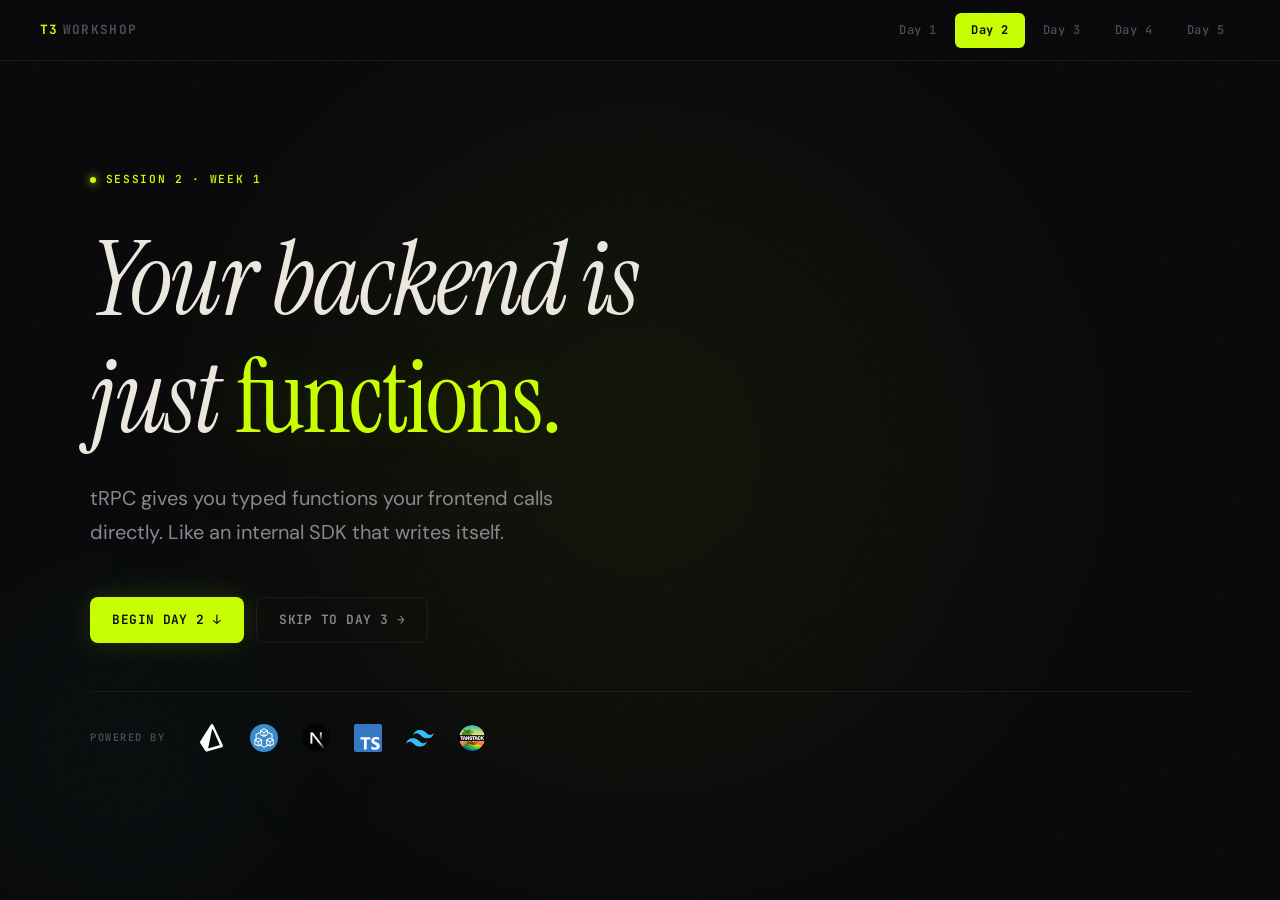
==== commit 9fcdca52: "done" ====
--- a/day2.html
+++ b/day2.html
@@ -17,6 +17,8 @@
     <a href="index.html">Day 1</a>
     <a href="day2.html" class="active">Day 2</a>
     <a href="day3.html">Day 3</a>
+    <a href="day4.html">Day 4</a>
+    <a href="day5.html">Day 5</a>
   </div>
 </nav>
 
@@ -663,9 +665,11 @@
 
   <footer>
     <div class="f-links">
-      <a href="index.html">Day 1: Schema</a>
-      <a href="day2.html">Day 2: tRPC</a>
-      <a href="day3.html">Day 3: Frontend</a>
+      <a href="index.html">Day 1</a>
+      <a href="day2.html">Day 2</a>
+      <a href="day3.html">Day 3</a>
+      <a href="day4.html">Day 4</a>
+      <a href="day5.html">Day 5</a>
     </div>
     <p>T3 Stack Workshop &mdash; Lyra Fellowship</p>
   </footer>
--- a/styles.css
+++ b/styles.css
@@ -592,6 +592,232 @@
 }
 .callout.ok h4 { color: var(--teal); }
 
+/* ── DAY 3: RACE DEMO ── */
+.race-demo {
+  margin-top: 1rem;
+  border: 1px solid var(--border);
+  border-radius: var(--radius);
+  background: var(--bg-card);
+  padding: 1rem;
+  max-width: 560px;
+}
+
+.race-card {
+  border: 1px solid var(--border);
+  border-radius: var(--radius-sm);
+  background: var(--bg-code);
+  padding: 1rem;
+}
+
+.race-meta {
+  display: flex;
+  gap: 0.5rem;
+  align-items: center;
+  font-family: var(--mono);
+  font-size: 0.75rem;
+  color: var(--tx-3);
+  margin-bottom: 0.75rem;
+}
+
+.race-label { color: var(--tx-2); }
+
+.race-image {
+  width: 180px;
+  height: 180px;
+  object-fit: contain;
+  image-rendering: pixelated;
+  display: block;
+  margin: 0 auto;
+}
+
+.race-card h4 {
+  font-family: var(--sans);
+  color: var(--tx);
+  font-size: 1rem;
+  text-align: center;
+  margin-top: 0.4rem;
+}
+
+.race-status {
+  font-family: var(--mono);
+  font-size: 0.72rem;
+  color: var(--tx-2);
+  text-align: center;
+  margin-top: 0.4rem;
+}
+
+.race-controls {
+  display: flex;
+  gap: 0.5rem;
+  flex-wrap: wrap;
+  margin-top: 0.9rem;
+}
+
+.race-btn {
+  border: 1px solid var(--border-h);
+  border-radius: 999px;
+  background: var(--bg-surface);
+  color: var(--tx);
+  padding: 0.45rem 0.8rem;
+  font-family: var(--mono);
+  font-size: 0.72rem;
+  font-weight: 700;
+  cursor: pointer;
+}
+
+.race-btn:hover {
+  border-color: rgba(255, 255, 255, 0.22);
+  background: var(--bg-card-h);
+}
+
+.race-btn-accent {
+  border-color: rgba(200,255,0,0.25);
+  color: var(--accent);
+}
+
+/* ── ARCHITECTURE DIAGRAM ── */
+.arch-diagram {
+  border: 1px solid var(--border);
+  border-radius: var(--radius);
+  background: var(--bg-card);
+  padding: 1rem;
+  max-width: 860px;
+}
+
+.arch-row {
+  display: flex;
+  gap: 0.8rem;
+  align-items: stretch;
+  justify-content: center;
+  flex-wrap: wrap;
+}
+
+.arch-row-center {
+  justify-content: center;
+}
+
+.arch-box {
+  min-width: 230px;
+  background: var(--bg-code);
+  border: 1px solid var(--border);
+  border-radius: var(--radius-sm);
+  padding: 0.75rem 0.9rem;
+}
+
+.arch-box strong {
+  display: block;
+  font-family: var(--mono);
+  font-size: 0.76rem;
+  letter-spacing: 0.03em;
+  color: var(--tx);
+  text-transform: uppercase;
+}
+
+.arch-box small {
+  display: block;
+  font-family: var(--mono);
+  font-size: 0.66rem;
+  color: var(--tx-3);
+  margin-top: 0.25rem;
+}
+
+.arch-box-teal {
+  border-color: rgba(0,212,170,0.22);
+  background: rgba(0,212,170,0.06);
+}
+
+.arch-box-teal strong { color: var(--teal); }
+
+.arch-box-accent {
+  border-color: rgba(200,255,0,0.22);
+  background: rgba(200,255,0,0.07);
+}
+
+.arch-box-accent strong { color: var(--accent); }
+
+.arch-link {
+  text-align: center;
+  font-family: var(--mono);
+  font-size: 0.67rem;
+  color: var(--tx-3);
+  text-transform: uppercase;
+  letter-spacing: 0.09em;
+  margin: 0.45rem 0;
+}
+
+/* ── SEQUENCE DIAGRAM ── */
+.seq-diagram {
+  border: 1px solid var(--border);
+  border-radius: var(--radius);
+  background: linear-gradient(180deg, rgba(255,255,255,0.02), rgba(0,0,0,0.1));
+  padding: 0.95rem;
+  width: 100%;
+  max-width: none;
+}
+
+.seq-lanes {
+  display: grid;
+  grid-template-columns: repeat(4, minmax(0, 1fr));
+  gap: 0.65rem;
+  margin-bottom: 0.5rem;
+}
+
+.seq-lane {
+  text-align: center;
+  font-family: var(--mono);
+  font-size: 0.72rem;
+  text-transform: uppercase;
+  letter-spacing: 0.08em;
+  color: var(--accent);
+  background: rgba(200,255,0,0.08);
+  border: 1px solid rgba(200,255,0,0.2);
+  border-radius: 999px;
+  padding: 0.25rem 0.4rem;
+}
+
+.seq-flow {
+  position: relative;
+  display: grid;
+  grid-template-columns: repeat(4, minmax(0, 1fr));
+  gap: 0.45rem 0.65rem;
+  padding: 0.2rem 0;
+}
+
+.seq-guides {
+  position: absolute;
+  inset: 0;
+  display: grid;
+  grid-template-columns: repeat(4, minmax(0, 1fr));
+  pointer-events: none;
+}
+
+.seq-guides span {
+  justify-self: center;
+  width: 1px;
+  background: linear-gradient(180deg, rgba(255,255,255,0.16), rgba(255,255,255,0.06));
+}
+
+.seq-event {
+  z-index: 1;
+  border: 1px solid var(--border);
+  background: var(--bg-code);
+  border-radius: var(--radius-sm);
+  padding: 0.36rem 0.56rem;
+  font-family: var(--mono);
+  font-size: 0.72rem;
+  line-height: 1.45;
+  color: #a8adb9;
+}
+
+.seq-1-2 { grid-column: 1 / span 2; }
+.seq-2-3 { grid-column: 2 / span 2; }
+.seq-2-4 { grid-column: 2 / span 3; }
+.seq-3-2 { grid-column: 2 / span 2; text-align: right; }
+.seq-2-1 { grid-column: 1 / span 2; text-align: right; }
+.seq-4-3 { grid-column: 3 / span 2; text-align: right; }
+.seq-4-1 { grid-column: 1 / span 4; }
+.seq-3-3 { grid-column: 3 / span 1; }
+
 /* ── FLOW DIAGRAM ── */
 .flow {
   display: flex;
@@ -1373,4 +1599,29 @@
   .flow-arr, .step-arr, .pipe-arr { transform: rotate(90deg); }
   .pain-grid { grid-template-columns: 1fr; }
   .stack-grid { grid-template-columns: 1fr 1fr; }
-}
+
+  .seq-lanes,
+  .seq-flow,
+  .seq-guides {
+    grid-template-columns: 1fr;
+  }
+
+  .seq-guides { display: none; }
+
+  .seq-lane,
+  .seq-event {
+    font-size: 0.62rem;
+  }
+
+  .seq-1-2,
+  .seq-2-3,
+  .seq-2-4,
+  .seq-3-2,
+  .seq-2-1,
+  .seq-4-3,
+  .seq-4-1,
+  .seq-3-3 {
+    grid-column: 1 / -1;
+    text-align: left;
+  }
+}
